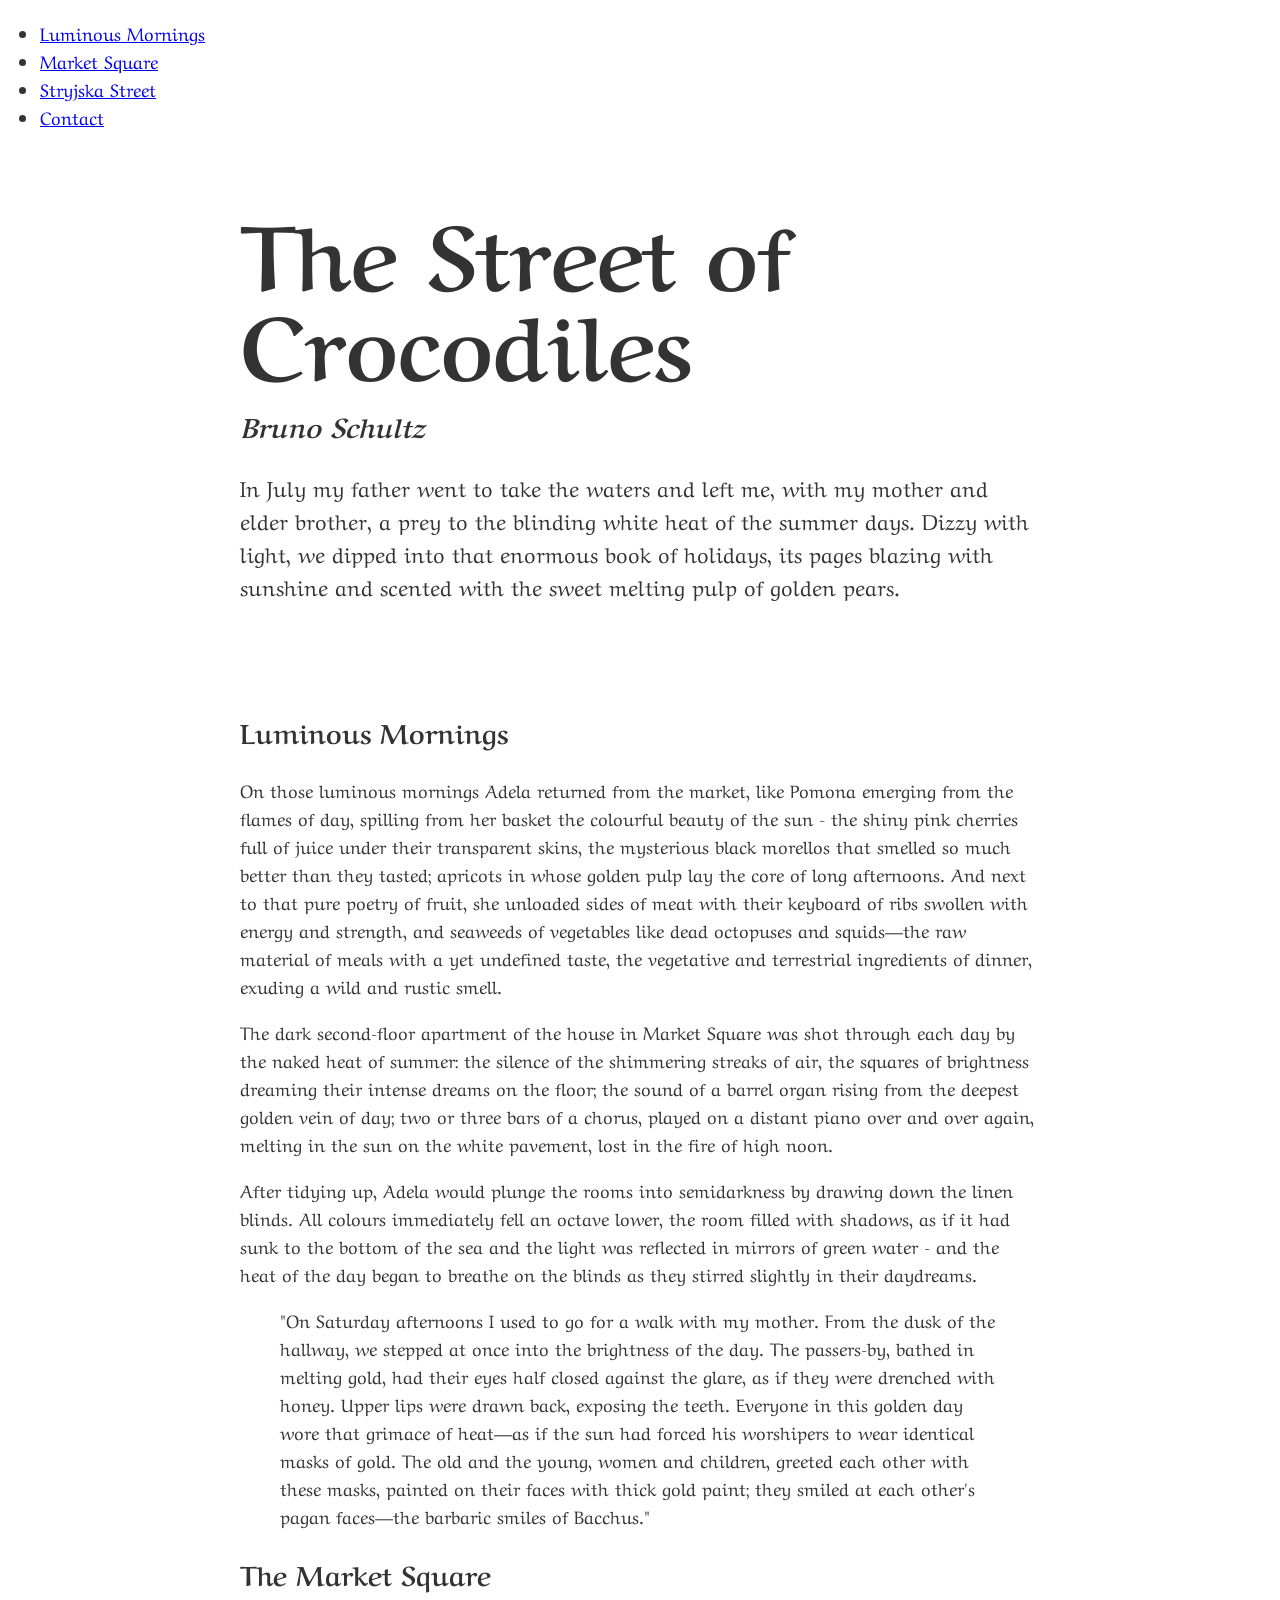
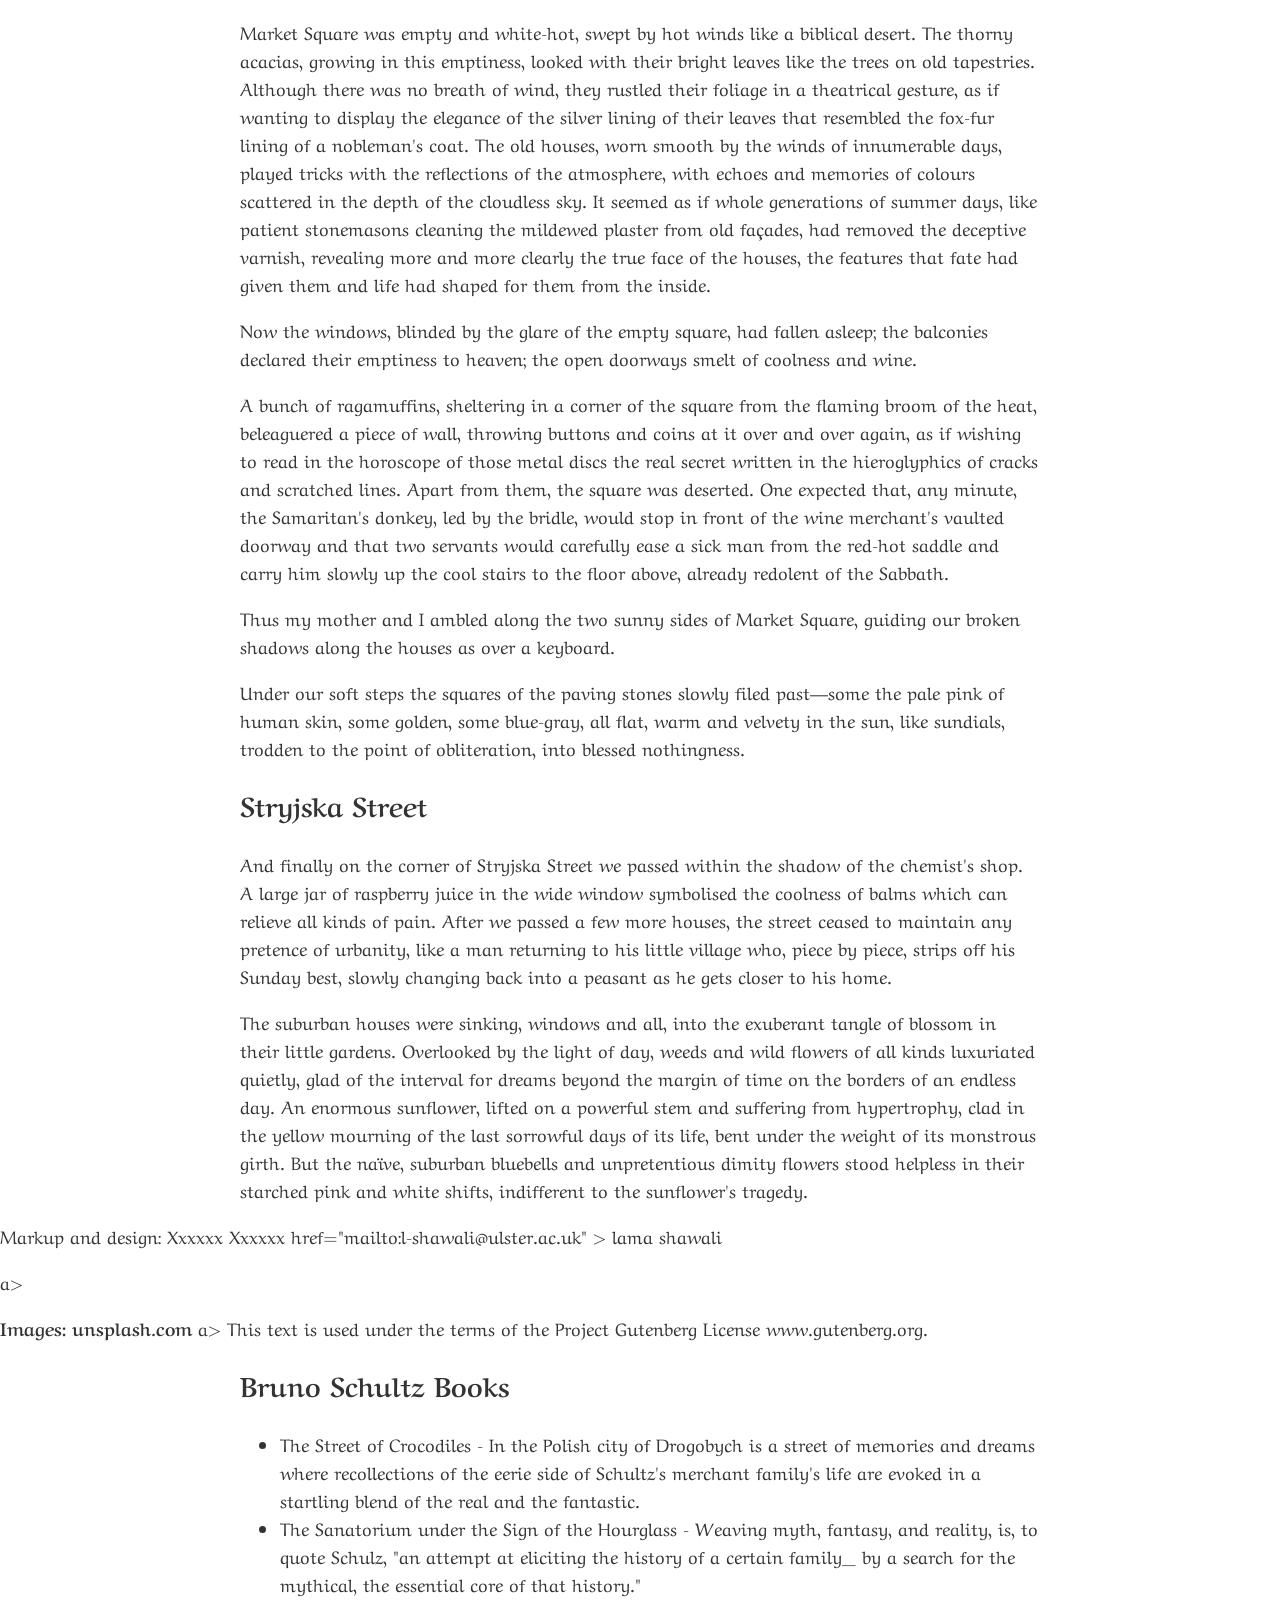
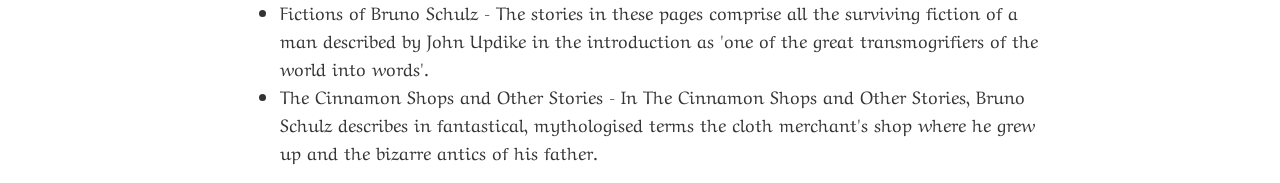
==== index3.html @ f95c2950 "added version3" ====
<!DOCTYPE html>
<html lang="en"></html>
<head>
<meta charset="UTF-8">
<title>The street of Crocodiles</title>
<link href="css/reset.css" type="text/css" rel="stylesheet"/>
<link href="css/style.css" type="text/css" rel="stylesheet"/>
<link rel="preconnect" href="https://fonts.googleapis.com">
<link rel="preconnect" href="https://fonts.gstatic.com" crossorigin>
<link href="https://fonts.googleapis.com/css2?family=Aref+Ruqaa:wght@400;700&family=Playfair+Display:ital,wght@0,400..900;1,400..900&display=swap" rel="stylesheet">
</head>

<body>
   <nav>
    <ul>
      <li><a href="#mornings">Luminous Mornings</a></li>
      <li><a href="#market">Market Square</a></li>
      <li><a href="#street">Stryjska Street</a></li>
      <li><a href="#contact">Contact</a></li>
    </ul>
  </nav>
  <header>
  
  <h1>The Street of Crocodiles</h1>

<h2>Bruno Schultz</h2>

<p>In July my father went to take the waters and left me, with my mother and elder brother, a prey to the blinding white heat of the summer days. Dizzy with light, we dipped into that enormous book of holidays, its pages blazing with sunshine and scented with the sweet melting pulp of golden pears.</p>

</header>

<section>

<h2 id="mornings">Luminous Mornings</h2>

<p>On those luminous mornings Adela returned from the market, like Pomona emerging from the flames of day, spilling from her basket the colourful beauty of the sun - the shiny pink cherries full of juice under their transparent skins, the mysterious black morellos that smelled so much better than they tasted; apricots in whose golden pulp lay the core of long afternoons. And next to that pure poetry of fruit, she unloaded sides of meat with their keyboard of ribs swollen with energy and strength, and seaweeds of vegetables like dead octopuses and squids—the raw material of meals with a yet undefined taste, the vegetative and terrestrial ingredients of dinner, exuding a wild and rustic smell.</p>

<p>The dark second-floor apartment of the house in Market Square was shot through each day by the naked heat of summer: the silence of the shimmering streaks of air, the squares of brightness dreaming their intense dreams on the floor; the sound of a barrel organ rising from the deepest golden vein of day; two or three bars of a chorus, played on a distant piano over and over again, melting in the sun on the white pavement, lost in the fire of high noon.</p>

<p>After tidying up, Adela would plunge the rooms into semidarkness by drawing down the linen blinds. All colours immediately fell an octave lower, the room filled with shadows, as if it had sunk to the bottom of the sea and the light was reflected in mirrors of green water - and the heat of the day began to breathe on the blinds as they stirred slightly in their daydreams.</p>

<blockquote>
  <p>"On Saturday afternoons I used to go for a walk with my mother. From the dusk of the hallway, we stepped at once into the brightness of the day. The passers-by, bathed in melting gold, had their eyes half closed against the glare, as if they were drenched with honey. Upper lips were drawn back, exposing the teeth. Everyone in this golden day wore that grimace of heat—as if the sun had forced his worshipers to wear identical masks of gold. The old and the young, women and children, greeted each other with these masks, painted on their faces with thick gold paint; they smiled at each other's pagan faces—the barbaric smiles of Bacchus."</p>
</blockquote>
</section>

<section>
<h2 id="market">The Market Square</h2>

<p>Market Square was empty and white-hot, swept by hot winds like a biblical desert. The thorny acacias, growing in this emptiness, looked with their bright leaves like the trees on old tapestries. Although there was no breath of wind, they rustled their foliage in a theatrical gesture, as if wanting to display the elegance of the silver lining of their leaves that resembled the fox-fur lining of a nobleman's coat. The old houses, worn smooth by the winds of innumerable days, played tricks with the reflections of the atmosphere, with echoes and memories of colours scattered in the depth of the cloudless sky. It seemed as if whole generations of summer days, like patient stonemasons cleaning the mildewed plaster from old façades, had removed the deceptive varnish, revealing more and more clearly the true face of the houses, the features that fate had given them and life had shaped for them from the inside.</p>

<p>Now the windows, blinded by the glare of the empty square, had fallen asleep; the balconies declared their emptiness to heaven; the open doorways smelt of coolness and wine.</p>

<p>A bunch of ragamuffins, sheltering in a corner of the square from the flaming broom of the heat, beleaguered a piece of wall, throwing buttons and coins at it over and over again, as if wishing to read in the horoscope of those metal discs the real secret written in the hieroglyphics of cracks and scratched lines. Apart from them, the square was deserted. One expected that, any minute, the Samaritan's donkey, led by the bridle, would stop in front of the wine merchant's vaulted doorway and that two servants would carefully ease a sick man from the red-hot saddle and carry him slowly up the cool stairs to the floor above, already redolent of the Sabbath.</p>

<p>Thus my mother and I ambled along the two sunny sides of Market Square, guiding our broken shadows along the houses as over a keyboard.</p>

<p>Under our soft steps the squares of the paving stones slowly filed past—some the pale pink of human skin, some golden, some blue-gray, all flat, warm and velvety in the sun, like sundials, trodden to the point of obliteration, into blessed nothingness.</p>
</section>

<section>

<h2 id="street">Stryjska Street</h2>

<p>And finally on the corner of Stryjska Street we passed within the shadow of the chemist's shop. A large jar of raspberry juice in the wide window symbolised the coolness of balms which can relieve all kinds of pain. After we passed a few more houses, the street ceased to maintain any pretence of urbanity, like a man returning to his little village who, piece by piece, strips off his Sunday best, slowly changing back into a peasant as he gets closer to his home.</p>

<p>The suburban houses were sinking, windows and all, into the exuberant tangle of blossom in their little gardens. Overlooked by the light of day, weeds and wild flowers of all kinds luxuriated quietly, glad of the interval for dreams beyond the margin of time on the borders of an endless day. An enormous sunflower, lifted on a powerful stem and suffering from hypertrophy, clad in the yellow mourning of the last sorrowful days of its life, bent under the weight of its monstrous girth. But the naïve, suburban bluebells and unpretentious dimity flowers stood helpless in their starched pink and white shifts, indifferent to the sunflower's tragedy.</p>
</section>




<footer id="contactc">
<p>Markup and design: Xxxxxx Xxxxxx</>
  href="mailto:l-shawali@ulster.ac.uk" >
  lama shawali</p>a>
  
<p><strong>Images: <a href=""https://unsplash.com"></a> 
  unsplash.com </strong>a>

    This text is used under the terms of the Project Gutenberg License www.gutenberg.org.</p>
</footer>
</body>
</html>

<section>
    <h2 >Bruno Schultz Books</h2>
<ul>
<li>The Street of Crocodiles - In the Polish city of Drogobych is a street
of memories and dreams where recollections of the eerie side of Schultz's
merchant family's life are evoked in a startling blend of the real and the
fantastic.</li>

<li>The Sanatorium under the Sign of the Hourglass - Weaving myth, fantasy,
and reality, is, to quote Schulz, "an attempt at eliciting the history of a
certain family_ by a search for the mythical, the essential core of that
history."</li>

<li>Fictions of Bruno Schulz - The stories in these pages comprise all the
surviving fiction of a man described by John Updike in the introduction as
'one of the great transmogrifiers of the world into words'. </li>

<li>The Cinnamon Shops and Other Stories - In The Cinnamon Shops and Other
Stories, Bruno Schulz describes in fantastical, mythologised terms the cloth
merchant's shop where he grew up and the bizarre antics of his father.</li>
</ul>
    </section>
---- css/style.css ----
.aref-ruqaa-regular {
    font-family: "Aref Ruqaa", serif;
    font-weight: 400;
    font-style: normal;
}

.aref-ruqaa-bold {
    font-family: "Aref Ruqaa", serif;
    font-weight: 700;
    font-style: normal;
}

html {font-size: 18px;}

body {
    background: #ffffff;
    color: #333333;
    font-family: "Aref Ruqaa", serif;
}

section, header {
    width: 80%;
    max-width: 800px;
    margin: auto;}

header h2 {font-style: italic;}

header p {font-size: 1.2rem;}

header {margin-bottom: 6rem;}


h1 {font-size: 5rem;
    line-height: 1;
margin: 4rem 0 1rem 0;}
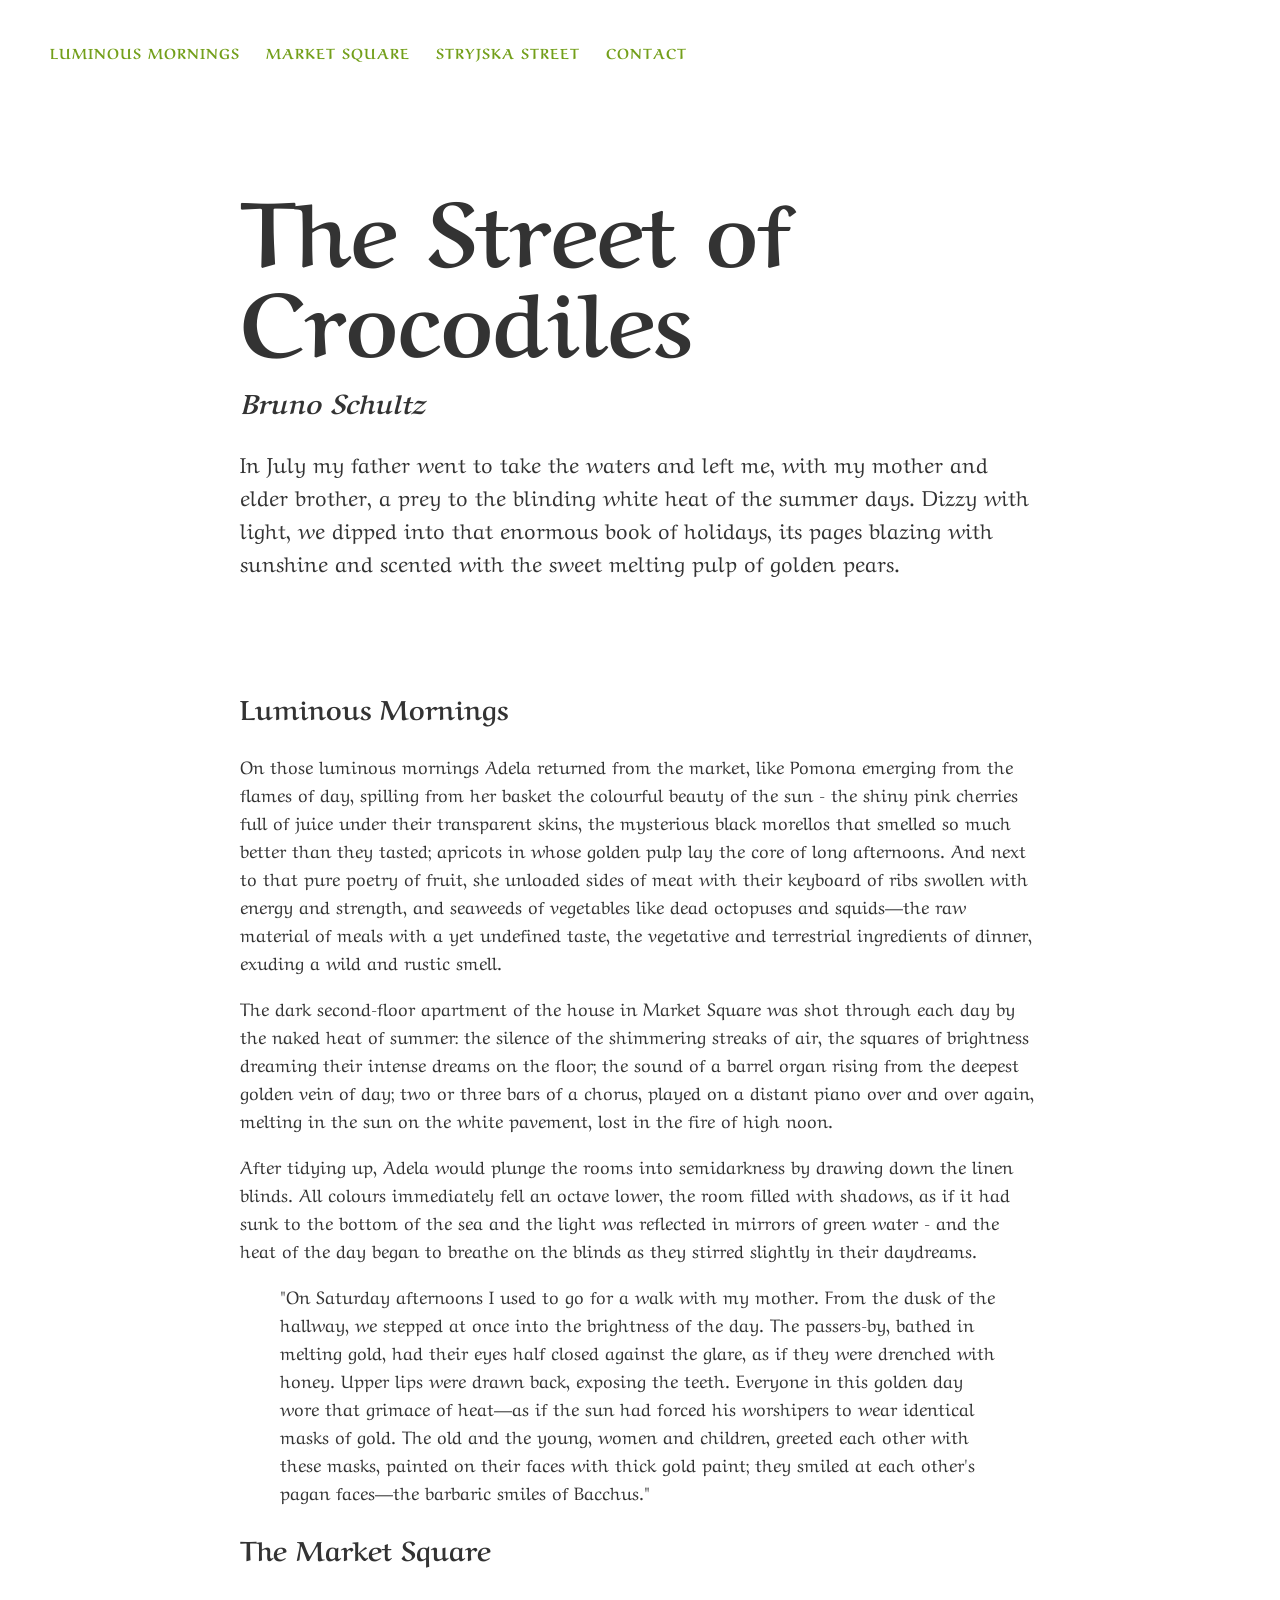
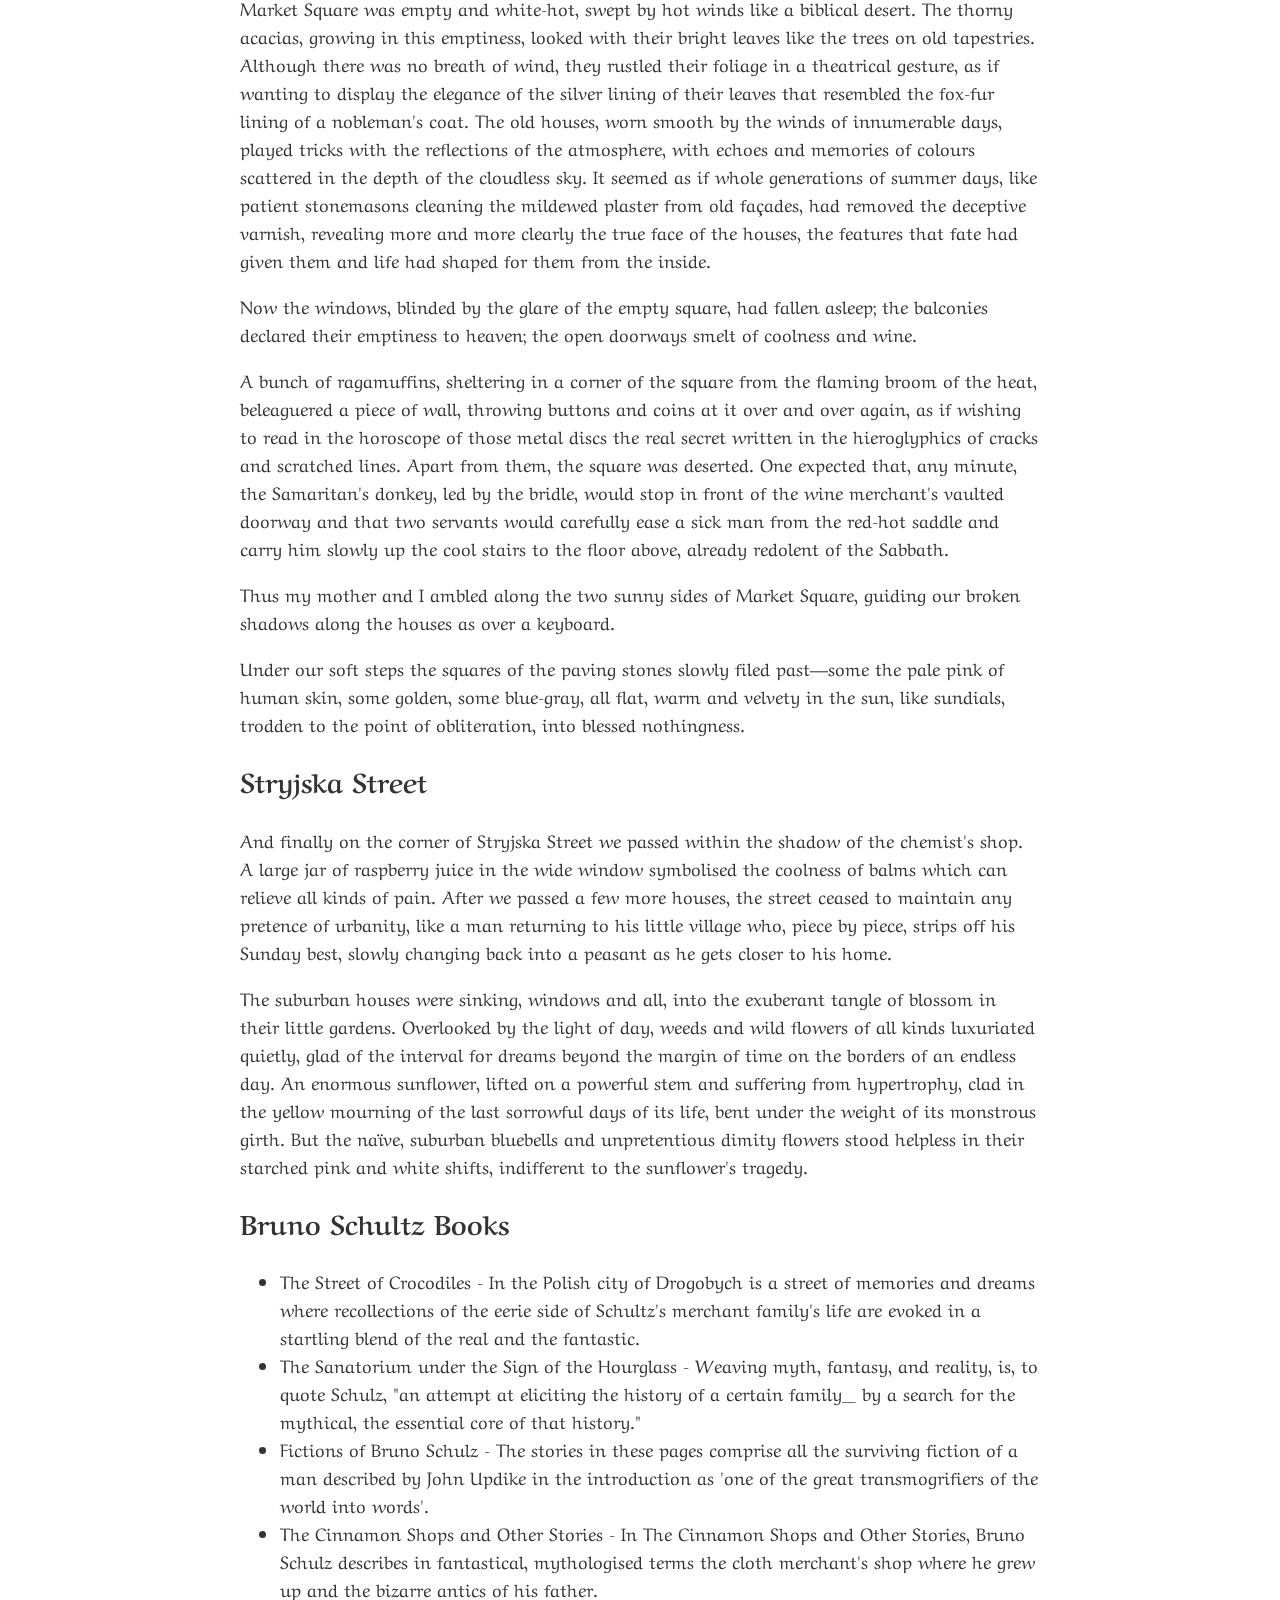
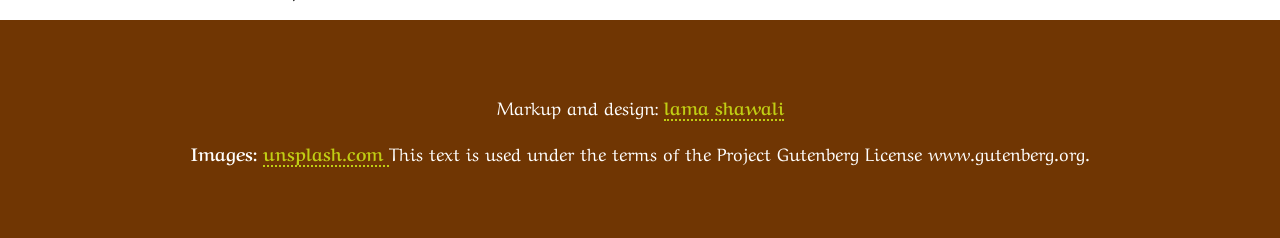
==== commit fc4d5d75: "amended files" ====
--- a/index3.html
+++ b/index3.html
@@ -4,7 +4,7 @@
 <meta charset="UTF-8">
 <title>The street of Crocodiles</title>
 <link href="css/reset.css" type="text/css" rel="stylesheet"/>
-<link href="css/style.css" type="text/css" rel="stylesheet"/>
+<link href="css/style3.css" type="text/css" rel="stylesheet"/>
 <link rel="preconnect" href="https://fonts.googleapis.com">
 <link rel="preconnect" href="https://fonts.gstatic.com" crossorigin>
 <link href="https://fonts.googleapis.com/css2?family=Aref+Ruqaa:wght@400;700&family=Playfair+Display:ital,wght@0,400..900;1,400..900&display=swap" rel="stylesheet">
@@ -68,21 +68,6 @@
 </section>
 
 
-
-
-<footer id="contactc">
-<p>Markup and design: Xxxxxx Xxxxxx</>
-  href="mailto:l-shawali@ulster.ac.uk" >
-  lama shawali</p>a>
-  
-<p><strong>Images: <a href=""https://unsplash.com"></a> 
-  unsplash.com </strong>a>
-
-    This text is used under the terms of the Project Gutenberg License www.gutenberg.org.</p>
-</footer>
-</body>
-</html>
-
 <section>
     <h2 >Bruno Schultz Books</h2>
 <ul>
@@ -105,6 +90,20 @@
 merchant's shop where he grew up and the bizarre antics of his father.</li>
 </ul>
     </section>
+
+<footer id="contactc">
+<p>Markup and design: <a href="mailto:l-shawali@ulster.ac.uk">
+  lama shawali</a></p>
+  
+<p><strong>Images: <a href=""https://unsplash.com">
+  unsplash.com </a></strong>
+
+    This text is used under the terms of the Project Gutenberg License www.gutenberg.org.</p>
+</footer>
+</body>
+</html>
+
+
     
 
 
--- a/css/style3.css
+++ b/css/style3.css
@@ -0,0 +1,114 @@
+
+
+.aref-ruqaa-regular {
+    font-family: "Aref Ruqaa", serif;
+    font-weight: 400;
+    font-style: normal;}
+
+.aref-ruqaa-bold {
+    font-family: "Aref Ruqaa", serif;
+    font-weight: 700;
+    font-style: normal;}
+
+html {font-size: 18px;}
+
+body {
+    background: #ffffff;
+    color: #333333;
+    font-family: "Aref Ruqaa", serif;}
+
+
+section, header {
+    width: 80%;
+    max-width: 800px;
+    margin: auto;}
+
+header h2 {font-style: italic;}
+
+header p {font-size: 1.2rem;}
+
+header {margin-bottom: 6rem;}
+
+
+h1 {font-size: 5rem;
+    line-height: 1;
+margin: 4rem 0 1rem 0;}
+
+/*-- navigation --*/
+
+.responsivenav {
+    background: #743B09;
+    padding-bottom: 10px;
+    /* font-display: flex; */
+    display: flex;
+    justify-content: space-between;}
+
+
+#logo {
+    font-size: 2rem;
+    color: #f7f7f7;
+    font-family: 'Merriweather', serif;
+    font: weight 600px;
+    padding: left 35px;}
+
+
+/*-- STYLING LINKS --*/
+
+a {
+    color: #9e0404;
+    text-decoration: none;
+    border-bottom: 2px dotted;
+    font-weight: 600;}
+
+
+nav{
+
+    display: flex;
+    padding: 1.5rem 0;
+    font-size: 0.8rem;}
+
+nav ul{
+    text-align: right;
+    text-transform: uppercase;
+    letter-spacing: 1px;
+    list-style-type: none;
+    padding-right: 70px;}
+
+
+nav ul li{
+    display: inline;
+    margin-top: 5px;}
+
+
+
+nav a{
+    border-bottom: none;
+    text-decoration: none; /* ADD THIS */
+    color: #739f1a;
+    padding: 10px;}
+
+
+
+nav a: hover{
+    color: #739f1a;
+    transition: all 0.3 ease-in-out;}
+
+
+.light{
+    background: #b2a8f4;
+    padding: 3rem 0;
+    margin-top: r2em;}
+
+footer{
+    background: #703603;
+    color: #ffffff;
+    text-align: center;
+    padding: 3rem 0;}
+
+footer a{
+    color: #c0cd14;}
+
+footer a :hover {
+    color: #f7f7f7;}
+
+
